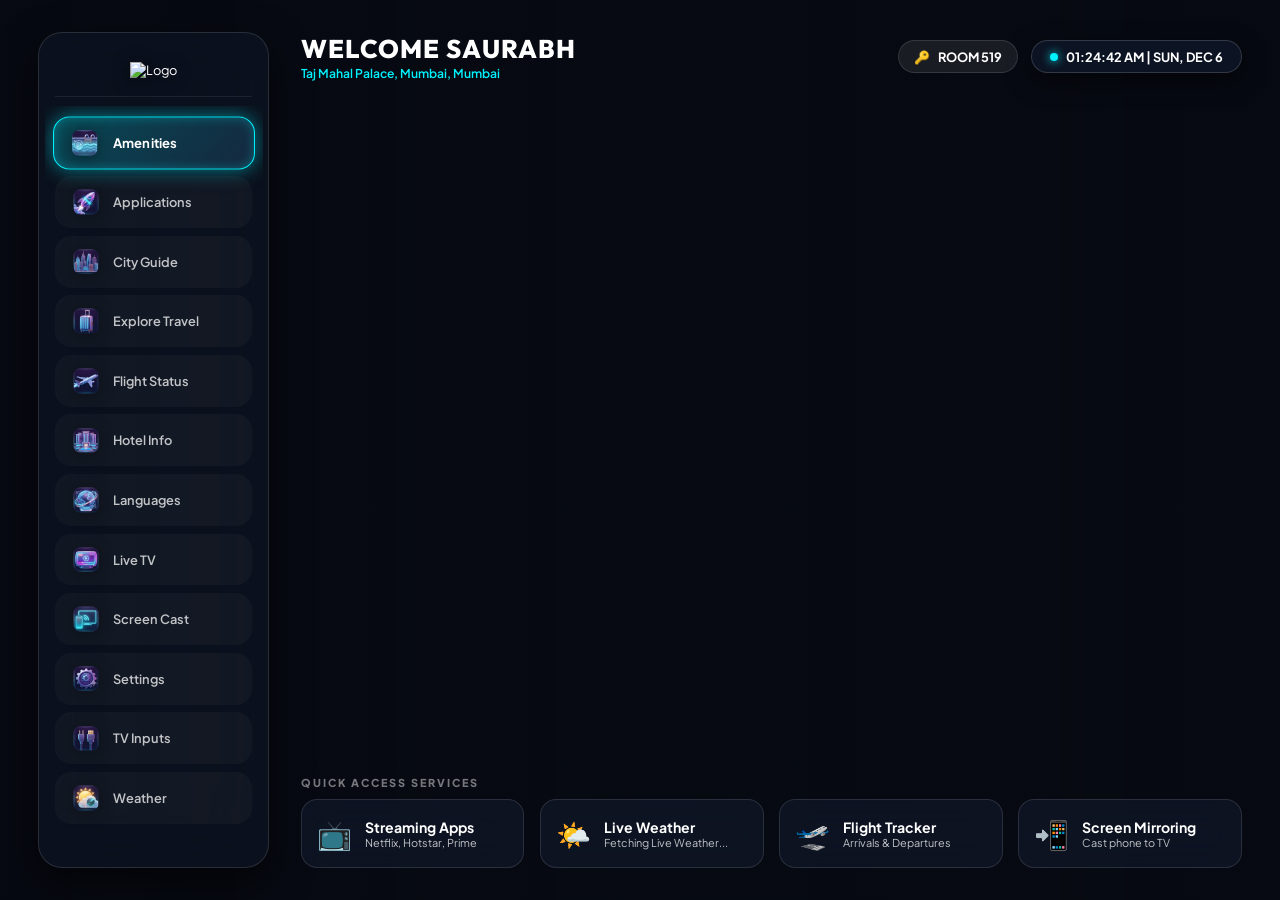
==== NewUiTvTemplate/index.html @ d0260be5 "feat: initialize new Smart TV UI template with modular navigation, asset structure, and multi-langua" ====
<!DOCTYPE html>
<html lang="en">

<head>
    <meta charset="UTF-8">
    <meta name="viewport" content="width=device-width, initial-scale=1.0, maximum-scale=1.0, user-scalable=no">
    <title>Smart TV UI - Premium Hotel Experience</title>

    <link rel="stylesheet" href="css/style.css">
    <link rel="stylesheet" href="css/tv-navigation.css">
    <link rel="stylesheet" href="css/components.css">
    <link rel="stylesheet" href="css/pages/home.css">

    <script src="js/bridge.js" defer></script>
    <script src="js/tv-navigation.js" defer></script>
    <script src="js/api.js" defer></script>
    <script src="js/app.js" defer></script>
    <script src="js/modules/home.js" defer></script>
</head>

<body class="tv-viewport">

    <!-- Ambient Fullscreen Background Slider with Auto-Transition -->
    <div class="tv-bg-wrapper">
        <div id="bg-slide-1" class="bg-image-slide active-slide" style="background-image: url('../images/main.jpg');">
        </div>
        <div id="bg-slide-2" class="bg-image-slide" style="background-image: url('../images/2main.jpg');"></div>
        <div class="bg-overlay-gradient"></div>
    </div>

    <!-- Main TV Shell Container -->
    <div class="tv-shell-container">

        <!-- Left Vertical Glassmorphic Sidebar Navigation (Apple TV / Google TV Style) -->
        <aside class="tv-sidebar-glass">
            <div class="brand-logo-area">
                <img id="hotel-logo-img" class="hotel-logo-img" src="" alt="Logo" style="display:none;">
            </div>

            <nav class="sidebar-nav-list">
                <div class="nav-item focusable" tabindex="0" data-menu-id="amenities" data-link="pages/amenities.html">
                    <span class="nav-icon"><img src="images/icons/amenities.png" class="menu-icon-img" alt="Amenities"
                            loading="lazy" decoding="async"></span>
                    <span class="nav-label">Amenities</span>
                </div>
                <div class="nav-item focusable" tabindex="0" data-menu-id="applications" data-action="apps">
                    <span class="nav-icon"><img src="images/icons/applications.png" class="menu-icon-img"
                            alt="Applications" loading="lazy" decoding="async"></span>
                    <span class="nav-label">Applications</span>
                </div>
                <div class="nav-item focusable" tabindex="0" data-menu-id="our_city" data-link="pages/city.html">
                    <span class="nav-icon"><img src="images/icons/city.png" class="menu-icon-img" alt="City Guide"
                            loading="lazy" decoding="async"></span>
                    <span class="nav-label">City Guide</span>
                </div>
                <div class="nav-item focusable" tabindex="0" data-menu-id="travel" data-link="pages/travel.html">
                    <span class="nav-icon"><img src="images/icons/travel.png" class="menu-icon-img" alt="Explore Travel"
                            loading="lazy" decoding="async"></span>
                    <span class="nav-label">Explore Travel</span>
                </div>
                <div class="nav-item focusable" tabindex="0" data-menu-id="flights" data-link="pages/flights.html">
                    <span class="nav-icon"><img src="images/icons/flights.png" class="menu-icon-img" alt="Flight Status"
                            loading="lazy" decoding="async"></span>
                    <span class="nav-label">Flight Status</span>
                </div>
                <div class="nav-item focusable" tabindex="0" data-menu-id="hotel_info"
                    data-link="pages/hotel_info.html">
                    <span class="nav-icon"><img src="images/icons/hotel_info.png" class="menu-icon-img" alt="Hotel Info"
                            loading="lazy" decoding="async"></span>
                    <span class="nav-label">Hotel Info</span>
                </div>
                <div class="nav-item focusable" tabindex="0" data-menu-id="languages" data-link="pages/languages.html">
                    <span class="nav-icon"><img src="images/icons/languages.png" class="menu-icon-img" alt="Languages"
                            loading="lazy" decoding="async"></span>
                    <span class="nav-label">Languages</span>
                </div>
                <div class="nav-item focusable" tabindex="0" data-menu-id="live_tv" data-action="livetv">
                    <span class="nav-icon"><img src="images/icons/livetv.png" class="menu-icon-img" alt="Live TV"
                            loading="lazy" decoding="async"></span>
                    <span class="nav-label">Live TV</span>
                </div>
                <div class="nav-item focusable" tabindex="0" data-menu-id="screen_cast" data-action="cast">
                    <span class="nav-icon"><img src="images/icons/cast.png" class="menu-icon-img" alt="Screen Cast"
                            loading="lazy" decoding="async"></span>
                    <span class="nav-label">Screen Cast</span>
                </div>
                <div class="nav-item focusable" tabindex="0" data-menu-id="settings" data-link="pages/settings.html">
                    <span class="nav-icon"><img src="images/icons/settings.png" class="menu-icon-img" alt="Settings"
                            loading="lazy" decoding="async"></span>
                    <span class="nav-label">Settings</span>
                </div>
                <div class="nav-item focusable" tabindex="0" data-menu-id="input" data-action="input">
                    <span class="nav-icon"><img src="images/icons/input.png" class="menu-icon-img" alt="TV Inputs"
                            loading="lazy" decoding="async"></span>
                    <span class="nav-label">TV Inputs</span>
                </div>
                <div class="nav-item focusable" tabindex="0" data-menu-id="weather" data-link="pages/weather.html">
                    <span class="nav-icon"><img src="images/icons/weather.png" class="menu-icon-img" alt="Weather"
                            loading="lazy" decoding="async"></span>
                    <span class="nav-label">Weather</span>
                </div>
            </nav>
        </aside>

        <!-- Right Hero & Dashboard Workspace -->
        <main class="tv-main-content">

            <!-- Top Status Bar (Greeting, Center Hotel Logo, Room Badge, Live Clock) -->
            <header class="top-status-header">
                <div class="status-left">
                    <h2 id="greeting" class="guest-greeting-title">--</h2>
                    <span id="hotel-subtitle" class="hotel-sub-name">--</span>
                </div>
                <div class="status-right">
                    <div class="status-pill room-pill">
                        <span class="pill-icon">🔑</span>
                        <span id="room">ROOM --</span>
                    </div>
                    <div class="header-clock-badge">
                        <span class="pulse-dot"></span>
                        <span id="live-clock">--:--:-- -- | ---, --- --</span>
                    </div>
                </div>
            </header>



            <!-- Bottom Quick Shortcuts Carousel Grid -->
            <section class="shortcuts-section">
                <h3 class="section-label">QUICK ACCESS SERVICES</h3>
                <div class="shortcuts-grid">

                    <div class="quick-card focusable" tabindex="0" data-action="apps">
                        <div class="q-icon-box">📺</div>
                        <div class="q-content">
                            <span class="q-title">Streaming Apps</span>
                            <span class="q-desc">Netflix, Hotstar, Prime</span>
                        </div>
                    </div>

                    <div class="quick-card focusable" tabindex="0" data-link="pages/weather.html">
                        <div id="weather-quick-icon" class="q-icon-box">🌤️</div>
                        <div class="q-content">
                            <span class="q-title">Live Weather</span>
                            <span id="weather-quick-desc" class="q-desc">Fetching Live Weather...</span>
                        </div>
                    </div>

                    <div class="quick-card focusable" tabindex="0" data-link="pages/flights.html">
                        <div class="q-icon-box">🛫</div>
                        <div class="q-content">
                            <span class="q-title">Flight Tracker</span>
                            <span class="q-desc">Arrivals & Departures</span>
                        </div>
                    </div>

                    <div class="quick-card focusable" tabindex="0" data-action="cast">
                        <div class="q-icon-box">📲</div>
                        <div class="q-content">
                            <span class="q-title">Screen Mirroring</span>
                            <span class="q-desc">Cast phone to TV</span>
                        </div>
                    </div>

                </div>
            </section>

        </main>

    </div>

    <!-- SubPage View Overlay Iframe -->
    <div id="subPageOverlay" class="subpage-overlay hidden">
        <iframe id="subFrame" src="about:blank"></iframe>
    </div>

    <!-- Applications Grid Overlay Modal -->
    <div id="appsOverlay" class="tv-overlay hidden">
        <div class="overlay-modal-glass">
            <div class="modal-header">
                <h2 id="appsTitle">Installed Applications</h2>
                <button class="tv-btn focusable" id="appsCloseBtn" tabindex="0">✕ Close</button>
            </div>
            <div id="apps-container" class="apps-grid">
                <!-- Dynamically populated app cards -->
            </div>
        </div>
    </div>

    <!-- Screen Cast Overlay Modal -->
    <div id="castOverlay" class="tv-overlay hidden">
        <div class="overlay-modal-glass cast-box">
            <div class="cast-icon-large">📺</div>
            <h2>Wireless Screen Cast</h2>
            <p>Connect your Mobile device to the hotel Wi-Fi and select <strong>Hotel Smart TV</strong> from your screen
                cast menu.</p>
            <button class="tv-btn focusable" id="castCloseBtn" tabindex="0">Close</button>
        </div>
    </div>

</body>

</html>
---- NewUiTvTemplate/css/style.css ----
@import url('https://fonts.googleapis.com/css2?family=Outfit:wght@300;400;500;600;700;800;900&family=Plus+Jakarta+Sans:wght@400;500;600;700&display=swap');

/* Core Design System Tokens - Next-Gen Smart TV Experience */
:root {
    /* Color Palette */
    --bg-dark: #070a12;
    --bg-surface: rgba(18, 26, 43, 0.65);
    --bg-card: rgba(18, 26, 43, 0.65);
    --bg-glass: rgba(255, 255, 255, 0.05);
    --bg-glass-active: rgba(255, 255, 255, 0.12);
    --glass-border: rgba(255, 255, 255, 0.12);
    --glass-border-focus: rgba(0, 242, 254, 0.8);
    --glass-shadow: 0 16px 40px rgba(0, 0, 0, 0.6);
    --border-radius-lg: 16px;
    --border-radius-md: 12px;
    
    /* Vibrant Neon Accents */
    --accent-cyan: #00f2fe;
    --accent-blue: #4facfe;
    --accent-gold: #ffb703;
    --accent-purple: #7928ca;
    --accent-pink: #ff0080;
    
    /* Focus Ring System (10ft TV Spatial Navigation) */
    --focus-border: #00f2fe;
    --focus-glow: 0 0 30px rgba(0, 242, 254, 0.5), 0 0 10px rgba(79, 172, 254, 0.8);
    --focus-scale: scale(1.05);
    
    /* Typography */
    --font-heading: 'Outfit', -apple-system, BlinkMacSystemFont, sans-serif;
    --font-body: 'Plus Jakarta Sans', sans-serif;
    --text-primary: #ffffff;
    --text-secondary: rgba(255, 255, 255, 0.75);
    --text-muted: rgba(255, 255, 255, 0.45);
    
    /* Radii & Transitions */
    --radius-xl: 24px;
    --radius-lg: 16px;
    --radius-md: 12px;
    --transition-fast: all 0.2s cubic-bezier(0.25, 1, 0.5, 1);
    --transition-smooth: all 0.35s cubic-bezier(0.16, 1, 0.3, 1);
}

/* Global Reset */
* {
    box-sizing: border-box;
    margin: 0;
    padding: 0;
    user-select: none;
    -webkit-user-select: none;
    outline: none;
}

html, body {
    width: 100vw;
    height: 100vh;
    overflow: hidden;
    background-color: var(--bg-dark);
    font-family: var(--font-body);
    color: var(--text-primary);
    font-size: 1vw;
}

.tv-viewport {
    position: relative;
    width: 100vw;
    height: 100vh;
    overflow: hidden;
    display: flex;
}

/* Dynamic Ken-Burns Ambient Background */
.tv-bg-wrapper {
    position: fixed;
    top: 0;
    left: 0;
    width: 100%;
    height: 100%;
    z-index: 1;
    overflow: hidden;
}

.bg-image-slide {
    position: absolute;
    top: -5%;
    left: -5%;
    width: 110%;
    height: 110%;
    background-size: cover;
    background-position: center;
    background-repeat: no-repeat;
    filter: brightness(0.88) contrast(1.05);
    opacity: 0;
    transition: opacity 1.5s ease-in-out, transform 10s ease-out;
    transform: scale(1);
}

.bg-image-slide.active-slide {
    opacity: 1;
    z-index: 2;
    transform: scale(1.05);
}

/* Single Image Smooth Ken-Burns Zoom In/Out Animation */
@keyframes kenburnsZoomPulse {
    0% {
        transform: scale(1);
    }
    50% {
        transform: scale(1.12);
    }
    100% {
        transform: scale(1);
    }
}

.bg-image-slide.single-zoom-pulse {
    opacity: 1 !important;
    z-index: 2 !important;
    animation: kenburnsZoomPulse 16s ease-in-out infinite alternate !important;
}

.bg-overlay-gradient {
    position: absolute;
    top: 0;
    left: 0;
    width: 100%;
    height: 100%;
    background: linear-gradient(to right, rgba(7, 10, 18, 0.55) 0%, rgba(7, 10, 18, 0.15) 50%, rgba(7, 10, 18, 0.35) 100%);
    z-index: 2;
}

/* Main Layout Shell */
.tv-shell-container {
    position: relative;
    z-index: 10;
    width: 100vw;
    height: 100vh;
    display: flex;
    padding: 2.5vw 3vw;
    gap: 2.5vw;
}
---- NewUiTvTemplate/css/tv-navigation.css ----
/* Spatial Navigation & Remote D-Pad Focus Highlighting */
.focusable {
    cursor: pointer;
    transition: var(--transition-smooth);
    position: relative;
    border: 2px solid transparent;
}

.focusable:focus,
.focusable.focused {
    border-color: var(--focus-border-color) !important;
    box-shadow: var(--focus-glow) !important;
    transform: var(--focus-scale) !important;
    z-index: 100 !important;
    outline: none !important;
}

/* Button & Card Focus States */
.tv-btn.focusable:focus,
.tv-btn.focusable.focused {
    background: linear-gradient(135deg, var(--accent-cyan), var(--accent-blue));
    color: #000;
    font-weight: 700;
}

.tv-icon-btn.focusable:focus,
.tv-icon-btn.focusable.focused {
    background: rgba(255, 255, 255, 0.25);
    border-color: var(--accent-blue);
}
---- NewUiTvTemplate/css/components.css ----
/* Reusable Glassmorphism Cards & Overlay Components */
.glass-card {
    background: var(--bg-card);
    backdrop-filter: blur(20px);
    -webkit-backdrop-filter: blur(20px);
    border: 1px solid var(--glass-border);
    border-radius: var(--border-radius-lg);
    box-shadow: var(--glass-shadow);
    padding: 2vw;
}

.glass-panel {
    background: rgba(15, 23, 42, 0.65);
    backdrop-filter: blur(16px);
    -webkit-backdrop-filter: blur(16px);
    border: 1px solid var(--glass-border);
    border-radius: var(--border-radius-lg);
    box-shadow: var(--glass-shadow);
}

.tv-btn {
    display: inline-flex;
    align-items: center;
    justify-content: center;
    padding: 0.8vw 2vw;
    font-size: 1.1vw;
    border-radius: var(--border-radius-md);
    background: rgba(255, 255, 255, 0.12);
    color: var(--text-primary);
    border: 1px solid var(--glass-border);
}

.tv-icon-btn {
    display: inline-flex;
    align-items: center;
    gap: 0.5vw;
    padding: 0.6vw 1.2vw;
    font-size: 1vw;
    border-radius: 30px;
    background: rgba(255, 255, 255, 0.1);
    color: var(--text-primary);
    border: 1px solid var(--glass-border);
}

/* TV Overlay & Modal System */
.hidden,
.tv-overlay.hidden {
    display: none !important;
}

.tv-overlay {
    position: fixed;
    top: 0;
    left: 0;
    width: 100vw;
    height: 100vh;
    background: rgba(10, 14, 26, 0.92);
    backdrop-filter: blur(24px);
    -webkit-backdrop-filter: blur(24px);
    z-index: 1000;
    display: flex;
    flex-direction: column;
    align-items: center;
    justify-content: center;
}

.overlay-modal-glass {
    background: rgba(15, 23, 42, 0.9);
    border: 1px solid var(--glass-border);
    border-radius: var(--border-radius-lg);
    padding: 2.5vw;
    width: 80%;
    max-width: 1200px;
    max-height: 80vh;
    overflow-y: auto;
    box-shadow: var(--glass-shadow);
}

.modal-header {
    display: flex;
    justify-content: space-between;
    align-items: center;
    margin-bottom: 2vw;
}

.modal-header h2 {
    font-size: 2vw;
    color: var(--text-primary);
}

.apps-grid {
    display: grid;
    grid-template-columns: repeat(5, 1fr);
    gap: 1.5vw;
}

.app-card {
    background: rgba(255, 255, 255, 0.08);
    border: 1px solid var(--glass-border);
    border-radius: var(--border-radius-md);
    padding: 1.5vw;
    display: flex;
    flex-direction: column;
    align-items: center;
    gap: 0.8vw;
    text-align: center;
    transition: var(--transition-smooth);
}

.app-icon-wrapper {
    font-size: 3vw;
}

.app-name {
    font-size: 1vw;
    font-weight: 700;
    color: var(--text-primary);
}

.cast-box {
    text-align: center;
    max-width: 600px;
    display: flex;
    flex-direction: column;
    align-items: center;
    gap: 1vw;
}

.cast-icon-large {
    font-size: 4vw;
}

.cast-box h2 {
    font-size: 2vw;
    color: var(--accent-cyan);
}

.cast-box p {
    font-size: 1.1vw;
    color: var(--text-secondary);
    line-height: 1.5;
}

.loading-active { display: flex; }
.error-hidden { display: none; }

.tv-spinner {
    width: 4vw;
    height: 4vw;
    border: 4px solid rgba(255, 255, 255, 0.1);
    border-top: 4px solid var(--accent-blue);
    border-radius: 50%;
    animation: spin 1s linear infinite;
}

@keyframes spin {
    0% { transform: rotate(0deg); }
    100% { transform: rotate(360deg); }
}
---- NewUiTvTemplate/css/pages/home.css ----
/* Modern Apple TV / Google TV Style Layout */

/* Left Vertical Glassmorphic Sidebar */
.tv-sidebar-glass {
    width: 18vw;
    height: 100%;
    background: rgba(14, 20, 35, 0.7);
    backdrop-filter: blur(30px);
    -webkit-backdrop-filter: blur(30px);
    border: 1px solid var(--glass-border);
    border-radius: var(--radius-xl);
    padding: 1.8vw 1.2vw;
    display: flex;
    flex-direction: column;
    gap: 1.5vw;
    box-shadow: var(--glass-shadow);
}

.brand-logo-area {
    padding: 0.5vw 0.8vw 1vw 0.8vw;
    border-bottom: 1px solid rgba(255, 255, 255, 0.08);
    display: flex;
    flex-direction: column;
    align-items: center;
    justify-content: center;
    text-align: center;
}

.hotel-logo-img {
    max-width: 12vw;
    max-height: 4.5vw;
    object-fit: contain;
    margin: 0 auto 0.4vw auto;
    filter: drop-shadow(0 2px 8px rgba(0, 0, 0, 0.5));
    display: block;
}

.brand-badge {
    font-family: var(--font-heading);
    font-size: 1.4vw;
    font-weight: 800;
    letter-spacing: 2px;
    background: linear-gradient(135deg, var(--accent-cyan), var(--accent-blue));
    -webkit-background-clip: text;
    background-clip: text;
    -webkit-text-fill-color: transparent;
    text-align: center;
    width: 100%;
}

.sidebar-nav-list {
    flex: 1;
    display: flex;
    flex-direction: column;
    gap: 0.6vw;
    padding: 0.8vw;
    margin: -0.8vw;
    overflow-y: auto;
    scrollbar-width: none;
}

.sidebar-nav-list::-webkit-scrollbar {
    display: none;
}

.nav-item {
    display: flex;
    align-items: center;
    gap: 1vw;
    padding: 0.8vw 1.2vw;
    border-radius: var(--radius-lg);
    background: rgba(255, 255, 255, 0.03);
    border: 1.5px solid transparent;
    transition: var(--transition-fast);
    box-sizing: border-box;
}

.nav-icon {
    font-size: 1.4vw;
    display: flex;
    align-items: center;
    justify-content: center;
}

.menu-icon-img {
    width: 2.3vw;
    height: 2.3vw;
    object-fit: contain;
    filter: drop-shadow(0 2px 8px rgba(0, 0, 0, 0.4));
}

.nav-label {
    font-size: 1vw;
    font-weight: 600;
    color: var(--text-secondary);
}

.nav-item:focus,
.nav-item.focused {
    background: linear-gradient(135deg, rgba(0, 242, 254, 0.25), rgba(79, 172, 254, 0.15)) !important;
    border-color: var(--focus-border) !important;
    box-shadow: 0 0 20px rgba(0, 242, 254, 0.5), inset 0 0 10px rgba(0, 242, 254, 0.3) !important;
    transform: scale(1.02) !important;
    outline: none !important;
}

.nav-item:focus .nav-label,
.nav-item.focused .nav-label {
    color: #ffffff;
    font-weight: 700;
}

/* Right Main Content Area */
.tv-main-content {
    flex: 1;
    height: 100%;
    display: flex;
    flex-direction: column;
    justify-content: space-between;
}

/* Top Status Header */
.top-status-header {
    display: flex;
    justify-content: space-between;
    align-items: center;
    width: 100%;
}

.status-left {
    flex: 1;
    display: flex;
    flex-direction: column;
    align-items: flex-start;
}

.status-center {
    display: flex;
    justify-content: center;
    align-items: center;
}

.top-brand-logo {
    max-height: 3.8vw;
    max-width: 14vw;
    object-fit: contain;
    filter: drop-shadow(0 4px 15px rgba(0, 0, 0, 0.7));
}

.guest-greeting-title {
    font-family: var(--font-heading);
    font-size: 2vw;
    font-weight: 800;
    letter-spacing: 1px;
    color: var(--text-primary);
}

.hotel-sub-name {
    font-size: 0.95vw;
    color: var(--accent-cyan);
    font-weight: 600;
}

.status-right {
    flex: 1;
    display: flex;
    justify-content: flex-end;
    align-items: center;
    gap: 1vw;
}

.status-pill {
    display: flex;
    align-items: center;
    gap: 0.6vw;
    background: rgba(255, 255, 255, 0.08);
    backdrop-filter: blur(16px);
    border: 1px solid var(--glass-border);
    padding: 0.6vw 1.2vw;
    border-radius: 30px;
    font-size: 1vw;
    font-weight: 700;
}

.header-clock-badge {
    display: flex;
    align-items: center;
    gap: 0.6vw;
    padding: 0.6vw 1.4vw;
    background: rgba(15, 23, 42, 0.75);
    backdrop-filter: blur(20px);
    -webkit-backdrop-filter: blur(20px);
    border: 1px solid rgba(255, 255, 255, 0.16);
    border-radius: 30px;
    font-size: 1vw;
    font-weight: 700;
    color: #ffffff;
    box-shadow: 0 8px 25px rgba(0, 0, 0, 0.5);
}

.pulse-dot {
    width: 8px;
    height: 8px;
    border-radius: 50%;
    background: #00f2fe;
    box-shadow: 0 0 10px #00f2fe;
    animation: pulseGlow 2s infinite alternate;
}

.clock-pill {
    display: flex;
    flex-direction: column;
    align-items: flex-end;
    padding: 0.4vw 1.2vw;
}

.time-txt {
    font-size: 1.1vw;
    font-weight: 800;
    color: #ffffff;
}

.date-txt {
    font-size: 0.75vw;
    color: var(--text-muted);
}

/* Hero Showcase Section */
.hero-showcase-section {
    flex: 1;
    display: flex;
    align-items: center;
    margin: 1.5vw 0;
}

.hero-card-glass {
    max-width: 45vw;
    background: rgba(14, 20, 35, 0.65);
    backdrop-filter: blur(24px);
    -webkit-backdrop-filter: blur(24px);
    border: 1px solid var(--glass-border);
    border-radius: var(--radius-xl);
    padding: 2.5vw;
    box-shadow: var(--glass-shadow);
}

.hero-badge {
    display: inline-block;
    font-size: 0.8vw;
    font-weight: 800;
    letter-spacing: 2px;
    color: var(--accent-cyan);
    background: rgba(0, 242, 254, 0.12);
    padding: 0.4vw 1vw;
    border-radius: 20px;
    border: 1px solid rgba(0, 242, 254, 0.3);
    margin-bottom: 1vw;
}

.hero-main-title {
    font-family: var(--font-heading);
    font-size: 3vw;
    font-weight: 800;
    line-height: 1.1;
    margin-bottom: 1vw;
    background: linear-gradient(to right, #ffffff, #e2e8f0);
    -webkit-background-clip: text;
    background-clip: text;
    -webkit-text-fill-color: transparent;
}

.hero-body-text {
    font-size: 1.1vw;
    color: var(--text-secondary);
    line-height: 1.6;
    margin-bottom: 2vw;
}

.hero-btn-group {
    display: flex;
    gap: 1.2vw;
}

.tv-primary-btn {
    background: linear-gradient(135deg, var(--accent-blue), var(--accent-cyan));
    color: #070a12;
    font-weight: 800;
    font-size: 1.1vw;
    padding: 0.9vw 2.2vw;
    border-radius: var(--radius-md);
    border: none;
    cursor: pointer;
    transition: var(--transition-fast);
}

.tv-secondary-btn {
    background: rgba(255, 255, 255, 0.1);
    color: #ffffff;
    font-weight: 700;
    font-size: 1.1vw;
    padding: 0.9vw 2.2vw;
    border-radius: var(--radius-md);
    border: 1px solid var(--glass-border);
    cursor: pointer;
    transition: var(--transition-fast);
}

/* Quick Shortcuts Grid */
.shortcuts-section {
    display: flex;
    flex-direction: column;
    gap: 0.8vw;
}

.section-label {
    font-size: 0.85vw;
    font-weight: 800;
    letter-spacing: 2px;
    color: var(--text-muted);
}

.shortcuts-grid {
    display: grid;
    grid-template-columns: repeat(4, 1fr);
    gap: 1.2vw;
}

.quick-card {
    background: rgba(18, 26, 43, 0.65);
    backdrop-filter: blur(16px);
    -webkit-backdrop-filter: blur(16px);
    border: 1px solid var(--glass-border);
    border-radius: var(--radius-lg);
    padding: 1.2vw;
    display: flex;
    align-items: center;
    gap: 1vw;
    transition: var(--transition-fast);
}

.q-icon-box {
    font-size: 2.2vw;
}

.q-content {
    display: flex;
    flex-direction: column;
}

.q-title {
    font-size: 1.1vw;
    font-weight: 700;
    color: #ffffff;
}

.q-desc {
    font-size: 0.85vw;
    color: var(--text-secondary);
}
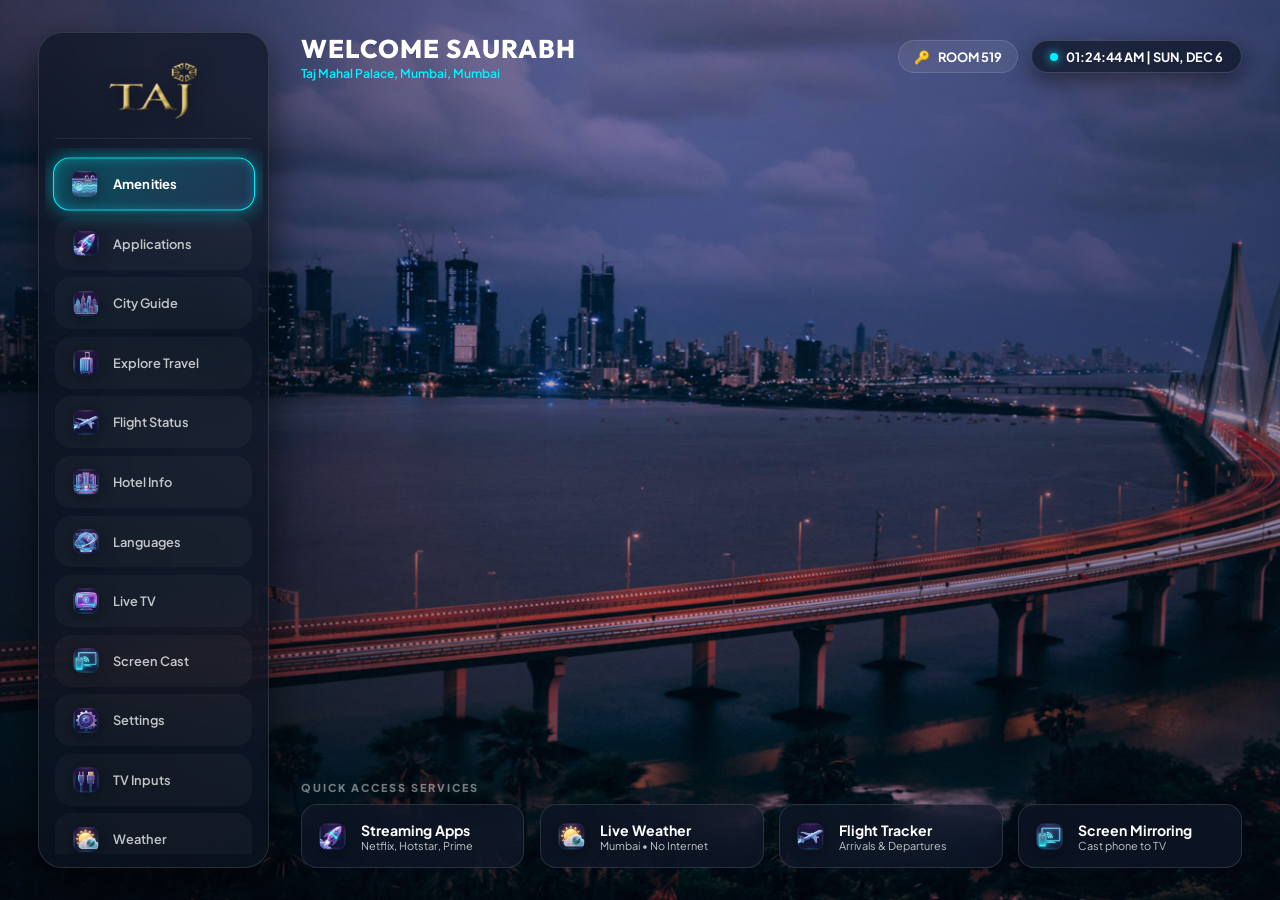
==== commit f677bf58: "feat: implement PWA service worker with offline caching and core application manager for smart TV in" ====
--- a/NewUiTvTemplate/index.html
+++ b/NewUiTvTemplate/index.html
@@ -131,7 +131,7 @@
                 <div class="shortcuts-grid">
 
                     <div class="quick-card focusable" tabindex="0" data-action="apps">
-                        <div class="q-icon-box">📺</div>
+                        <div class="q-icon-box"><img src="images/icons/applications.png" alt="Apps" loading="lazy" decoding="async"></div>
                         <div class="q-content">
                             <span class="q-title">Streaming Apps</span>
                             <span class="q-desc">Netflix, Hotstar, Prime</span>
@@ -139,7 +139,7 @@
                     </div>
 
                     <div class="quick-card focusable" tabindex="0" data-link="pages/weather.html">
-                        <div id="weather-quick-icon" class="q-icon-box">🌤️</div>
+                        <div id="weather-quick-icon" class="q-icon-box"><img src="images/icons/weather.png" alt="Weather" loading="lazy" decoding="async"></div>
                         <div class="q-content">
                             <span class="q-title">Live Weather</span>
                             <span id="weather-quick-desc" class="q-desc">Fetching Live Weather...</span>
@@ -147,7 +147,7 @@
                     </div>
 
                     <div class="quick-card focusable" tabindex="0" data-link="pages/flights.html">
-                        <div class="q-icon-box">🛫</div>
+                        <div class="q-icon-box"><img src="images/icons/flights.png" alt="Flight Status" loading="lazy" decoding="async"></div>
                         <div class="q-content">
                             <span class="q-title">Flight Tracker</span>
                             <span class="q-desc">Arrivals & Departures</span>
@@ -155,7 +155,7 @@
                     </div>
 
                     <div class="quick-card focusable" tabindex="0" data-action="cast">
-                        <div class="q-icon-box">📲</div>
+                        <div class="q-icon-box"><img src="images/icons/cast.png" alt="Screen Mirroring" loading="lazy" decoding="async"></div>
                         <div class="q-content">
                             <span class="q-title">Screen Mirroring</span>
                             <span class="q-desc">Cast phone to TV</span>
--- a/NewUiTvTemplate/css/components.css
+++ b/NewUiTvTemplate/css/components.css
@@ -136,9 +136,87 @@
 }
 
 .cast-box p {
-    font-size: 1.1vw;
+    font-size: 1.2vw;
     color: var(--text-secondary);
+    line-height: 1.6;
+    margin-bottom: 2vw;
+}
+
+/* Reusable Glassmorphism Smart TV Offline Modal Component */
+.tv-offline-modal-overlay {
+    position: fixed;
+    top: 0;
+    left: 0;
+    width: 100vw;
+    height: 100vh;
+    background: rgba(7, 10, 18, 0.85);
+    backdrop-filter: blur(20px);
+    -webkit-backdrop-filter: blur(20px);
+    z-index: 9999;
+    display: flex;
+    align-items: center;
+    justify-content: center;
+    animation: modalFadeIn 0.3s cubic-bezier(0.16, 1, 0.3, 1);
+}
+
+@keyframes modalFadeIn {
+    from { opacity: 0; transform: scale(0.95); }
+    to { opacity: 1; transform: scale(1); }
+}
+
+.tv-offline-modal-card {
+    background: linear-gradient(145deg, rgba(22, 30, 48, 0.95), rgba(12, 16, 28, 0.95));
+    border: 1px solid rgba(255, 255, 255, 0.18);
+    border-radius: 24px;
+    padding: 2.5vw 3.5vw;
+    width: 36vw;
+    text-align: center;
+    display: flex;
+    flex-direction: column;
+    align-items: center;
+    gap: 1vw;
+    box-shadow: 0 25px 60px rgba(0, 0, 0, 0.8), 0 0 40px rgba(255, 77, 79, 0.2);
+}
+
+.tv-offline-icon-badge {
+    font-size: 3.8vw;
+    line-height: 1;
+    filter: drop-shadow(0 4px 15px rgba(255, 77, 79, 0.4));
+}
+
+.tv-offline-title {
+    font-size: 1.8vw;
+    font-weight: 800;
+    color: #ffffff;
+    margin: 0;
+    letter-spacing: 0.5px;
+}
+
+.tv-offline-desc {
+    font-size: 1vw;
+    color: rgba(255, 255, 255, 0.75);
     line-height: 1.5;
+    margin: 0;
+}
+
+.tv-offline-btn {
+    margin-top: 0.8vw;
+    padding: 0.8vw 2.4vw;
+    border-radius: 30px;
+    background: linear-gradient(135deg, #00f2fe 0%, #4facfe 100%);
+    border: 1px solid #00f2fe;
+    color: #000000;
+    font-size: 1vw;
+    font-weight: 800;
+    letter-spacing: 1px;
+    cursor: pointer;
+    box-shadow: 0 8px 25px rgba(0, 242, 254, 0.5);
+    transition: all 0.25s cubic-bezier(0.16, 1, 0.3, 1);
+}
+
+.tv-offline-btn:focus, .tv-offline-btn:hover {
+    transform: scale(1.08);
+    box-shadow: 0 0 30px rgba(0, 242, 254, 0.9);
 }
 
 .loading-active { display: flex; }
--- a/NewUiTvTemplate/css/pages/home.css
+++ b/NewUiTvTemplate/css/pages/home.css
@@ -340,6 +340,16 @@
 
 .q-icon-box {
     font-size: 2.2vw;
+    display: flex;
+    align-items: center;
+    justify-content: center;
+}
+
+.q-icon-box img {
+    width: 2.4vw;
+    height: 2.4vw;
+    object-fit: contain;
+    filter: drop-shadow(0 4px 10px rgba(0, 0, 0, 0.4));
 }
 
 .q-content {
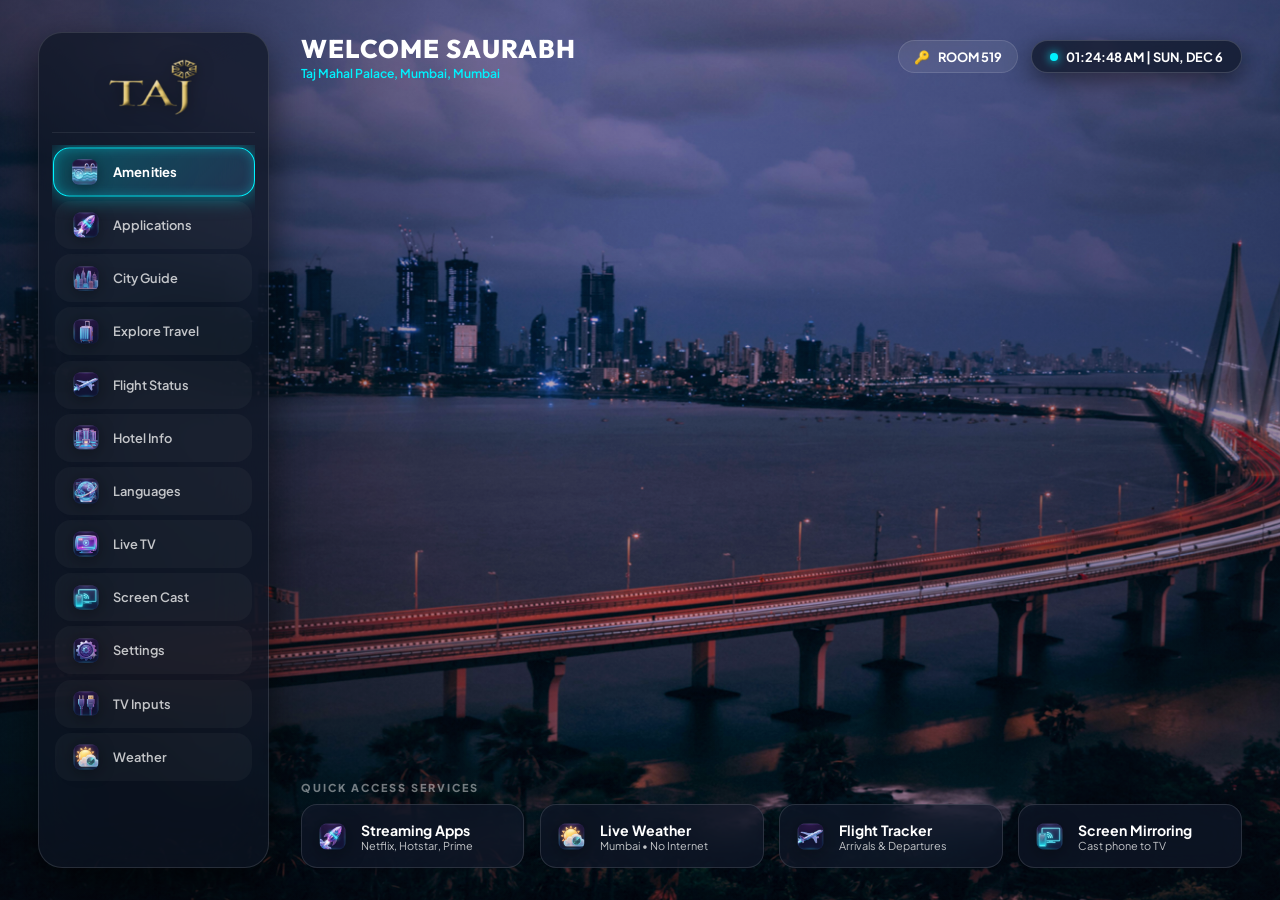
==== commit 8e46a8db: "feat: implement PWA service worker and shared page header component for TV dashboard" ====
--- a/NewUiTvTemplate/index.html
+++ b/NewUiTvTemplate/index.html
@@ -189,11 +189,10 @@
 
     <!-- Screen Cast Overlay Modal -->
     <div id="castOverlay" class="tv-overlay hidden">
-        <div class="overlay-modal-glass cast-box">
-            <div class="cast-icon-large">📺</div>
-            <h2>Wireless Screen Cast</h2>
-            <p>Connect your Mobile device to the hotel Wi-Fi and select <strong>Hotel Smart TV</strong> from your screen
-                cast menu.</p>
+        <div class="cast-modal-card">
+            <div class="cast-icon-wrapper"><img src="images/icons/cast.png" alt="Screen Cast" class="cast-icon-img"></div>
+            <h2 class="cast-modal-title">Wireless Screen Cast</h2>
+            <p class="cast-modal-desc" id="cast-desc">Connect your Mobile device to the hotel Wi-Fi and select <strong id="cast-device-name"></strong> from your screen cast menu.</p>
             <button class="tv-btn focusable" id="castCloseBtn" tabindex="0">Close</button>
         </div>
     </div>
--- a/NewUiTvTemplate/css/style.css
+++ b/NewUiTvTemplate/css/style.css
@@ -49,6 +49,15 @@
     user-select: none;
     -webkit-user-select: none;
     outline: none;
+    -ms-overflow-style: none !important;
+    scrollbar-width: none !important;
+}
+
+/* Hide Scrollbars completely across Smart TV app */
+::-webkit-scrollbar {
+    display: none !important;
+    width: 0 !important;
+    height: 0 !important;
 }
 
 html, body {
@@ -62,11 +71,16 @@
 }
 
 .tv-viewport {
-    position: relative;
+    position: fixed;
+    top: 0;
+    left: 0;
     width: 100vw;
     height: 100vh;
-    overflow: hidden;
+    max-width: 100vw;
+    max-height: 100vh;
+    overflow: hidden !important;
     display: flex;
+    box-sizing: border-box;
 }
 
 /* Dynamic Ken-Burns Ambient Background */
--- a/NewUiTvTemplate/css/components.css
+++ b/NewUiTvTemplate/css/components.css
@@ -54,38 +54,54 @@
     left: 0;
     width: 100vw;
     height: 100vh;
-    background: rgba(10, 14, 26, 0.92);
-    backdrop-filter: blur(24px);
-    -webkit-backdrop-filter: blur(24px);
-    z-index: 1000;
-    display: flex;
-    flex-direction: column;
-    align-items: center;
-    justify-content: center;
+    background: rgba(7, 10, 18, 0.65);
+    backdrop-filter: blur(18px);
+    -webkit-backdrop-filter: blur(18px);
+    z-index: 10000;
+    display: flex;
+    flex-direction: column;
+    align-items: center;
+    justify-content: flex-start;
+    padding: 0;
+    margin: 0;
+    overflow: hidden;
 }
 
 .overlay-modal-glass {
-    background: rgba(15, 23, 42, 0.9);
-    border: 1px solid var(--glass-border);
-    border-radius: var(--border-radius-lg);
-    padding: 2.5vw;
-    width: 80%;
-    max-width: 1200px;
-    max-height: 80vh;
+    background: linear-gradient(145deg, rgba(12, 17, 29, 0.72), rgba(7, 10, 18, 0.65));
+    border: none;
+    border-radius: 0;
+    padding: 3.5vw 5vw;
+    width: 100vw;
+    height: 100vh;
+    max-width: 100vw;
+    max-height: 100vh;
     overflow-y: auto;
-    box-shadow: var(--glass-shadow);
+    box-shadow: none;
+    -ms-overflow-style: none;
+    scrollbar-width: none;
+}
+
+.overlay-modal-glass::-webkit-scrollbar {
+    display: none !important;
+    width: 0 !important;
+    height: 0 !important;
 }
 
 .modal-header {
     display: flex;
     justify-content: space-between;
     align-items: center;
-    margin-bottom: 2vw;
+    margin-bottom: 2.5vw;
+    padding-bottom: 1vw;
+    border-bottom: 1px solid rgba(255, 255, 255, 0.1);
 }
 
 .modal-header h2 {
-    font-size: 2vw;
-    color: var(--text-primary);
+    font-size: 2.2vw;
+    font-weight: 800;
+    color: #ffffff;
+    letter-spacing: 0.5px;
 }
 
 .apps-grid {
@@ -126,20 +142,82 @@
     gap: 1vw;
 }
 
-.cast-icon-large {
-    font-size: 4vw;
-}
-
-.cast-box h2 {
+#castOverlay {
+    justify-content: center !important;
+    align-items: center !important;
+}
+
+/* Screen Cast Centered Dialog Card */
+.cast-modal-card {
+    background: linear-gradient(145deg, rgba(22, 30, 48, 0.88), rgba(12, 16, 28, 0.88));
+    backdrop-filter: blur(24px);
+    -webkit-backdrop-filter: blur(24px);
+    border: 1px solid rgba(255, 255, 255, 0.18);
+    border-radius: 24px;
+    padding: 3vw 4vw;
+    width: 38vw;
+    max-width: 600px;
+    text-align: center;
+    display: flex;
+    flex-direction: column;
+    align-items: center;
+    gap: 1.2vw;
+    box-shadow: 0 25px 60px rgba(0, 0, 0, 0.8), 0 0 50px rgba(0, 242, 254, 0.2);
+    animation: modalFadeIn 0.3s cubic-bezier(0.16, 1, 0.3, 1);
+}
+
+.cast-icon-wrapper {
+    display: flex;
+    align-items: center;
+    justify-content: center;
+    margin-bottom: 0.4vw;
+}
+
+.cast-icon-img {
+    width: 4.5vw;
+    height: 4.5vw;
+    object-fit: contain;
+    filter: drop-shadow(0 4px 15px rgba(0, 242, 254, 0.5));
+}
+
+.cast-modal-title {
     font-size: 2vw;
+    font-weight: 800;
     color: var(--accent-cyan);
-}
-
-.cast-box p {
-    font-size: 1.2vw;
+    letter-spacing: 0.5px;
+}
+
+.cast-modal-desc {
+    font-size: 1.1vw;
     color: var(--text-secondary);
     line-height: 1.6;
-    margin-bottom: 2vw;
+    margin-bottom: 0.8vw;
+}
+
+.cast-modal-desc strong {
+    color: #ffffff;
+    font-weight: 700;
+}
+
+#appsCloseBtn, #castCloseBtn {
+    background: rgba(255, 255, 255, 0.12);
+    border: 1px solid rgba(255, 255, 255, 0.2);
+    color: #ffffff;
+    font-size: 1.1vw;
+    font-weight: 700;
+    padding: 0.7vw 1.8vw;
+    border-radius: 30px;
+    cursor: pointer;
+    transition: all 0.25s cubic-bezier(0.16, 1, 0.3, 1);
+}
+
+#appsCloseBtn:focus, #appsCloseBtn:hover,
+#castCloseBtn:focus, #castCloseBtn:hover {
+    background: linear-gradient(135deg, #00f2fe 0%, #4facfe 100%);
+    color: #000000;
+    border-color: #00f2fe;
+    box-shadow: 0 0 30px rgba(0, 242, 254, 0.8);
+    transform: scale(1.08);
 }
 
 /* Reusable Glassmorphism Smart TV Offline Modal Component */
@@ -149,9 +227,9 @@
     left: 0;
     width: 100vw;
     height: 100vh;
-    background: rgba(7, 10, 18, 0.85);
-    backdrop-filter: blur(20px);
-    -webkit-backdrop-filter: blur(20px);
+    background: rgba(7, 10, 18, 0.55);
+    backdrop-filter: blur(14px);
+    -webkit-backdrop-filter: blur(14px);
     z-index: 9999;
     display: flex;
     align-items: center;
@@ -165,7 +243,7 @@
 }
 
 .tv-offline-modal-card {
-    background: linear-gradient(145deg, rgba(22, 30, 48, 0.95), rgba(12, 16, 28, 0.95));
+    background: linear-gradient(145deg, rgba(22, 30, 48, 0.85), rgba(12, 16, 28, 0.85));
     border: 1px solid rgba(255, 255, 255, 0.18);
     border-radius: 24px;
     padding: 2.5vw 3.5vw;
--- a/NewUiTvTemplate/css/pages/home.css
+++ b/NewUiTvTemplate/css/pages/home.css
@@ -9,21 +9,24 @@
     -webkit-backdrop-filter: blur(30px);
     border: 1px solid var(--glass-border);
     border-radius: var(--radius-xl);
-    padding: 1.8vw 1.2vw;
-    display: flex;
-    flex-direction: column;
-    gap: 1.5vw;
+    padding: 1.5vw 1vw;
+    display: flex;
+    flex-direction: column;
+    gap: 1vw;
     box-shadow: var(--glass-shadow);
+    box-sizing: border-box;
+    overflow: hidden;
 }
 
 .brand-logo-area {
-    padding: 0.5vw 0.8vw 1vw 0.8vw;
+    padding: 0.5vw 0.8vw 0.8vw 0.8vw;
     border-bottom: 1px solid rgba(255, 255, 255, 0.08);
     display: flex;
     flex-direction: column;
     align-items: center;
     justify-content: center;
     text-align: center;
+    flex-shrink: 0;
 }
 
 .hotel-logo-img {
@@ -50,29 +53,33 @@
 
 .sidebar-nav-list {
     flex: 1;
-    display: flex;
-    flex-direction: column;
-    gap: 0.6vw;
-    padding: 0.8vw;
-    margin: -0.8vw;
+    min-height: 0;
+    display: flex;
+    flex-direction: column;
+    gap: 0.4vw;
+    padding: 0.2vw;
+    margin: 0;
     overflow-y: auto;
     scrollbar-width: none;
+    -ms-overflow-style: none;
 }
 
 .sidebar-nav-list::-webkit-scrollbar {
-    display: none;
+    display: none !important;
+    width: 0 !important;
 }
 
 .nav-item {
     display: flex;
     align-items: center;
     gap: 1vw;
-    padding: 0.8vw 1.2vw;
+    padding: 0.65vw 1.2vw;
     border-radius: var(--radius-lg);
     background: rgba(255, 255, 255, 0.03);
     border: 1.5px solid transparent;
     transition: var(--transition-fast);
     box-sizing: border-box;
+    flex-shrink: 0;
 }
 
 .nav-icon {
@@ -87,6 +94,12 @@
     height: 2.3vw;
     object-fit: contain;
     filter: drop-shadow(0 2px 8px rgba(0, 0, 0, 0.4));
+}
+
+.nav-label {
+    font-size: 1vw;
+    font-weight: 600;
+    color: var(--text-secondary);
 }
 
 .nav-label {
